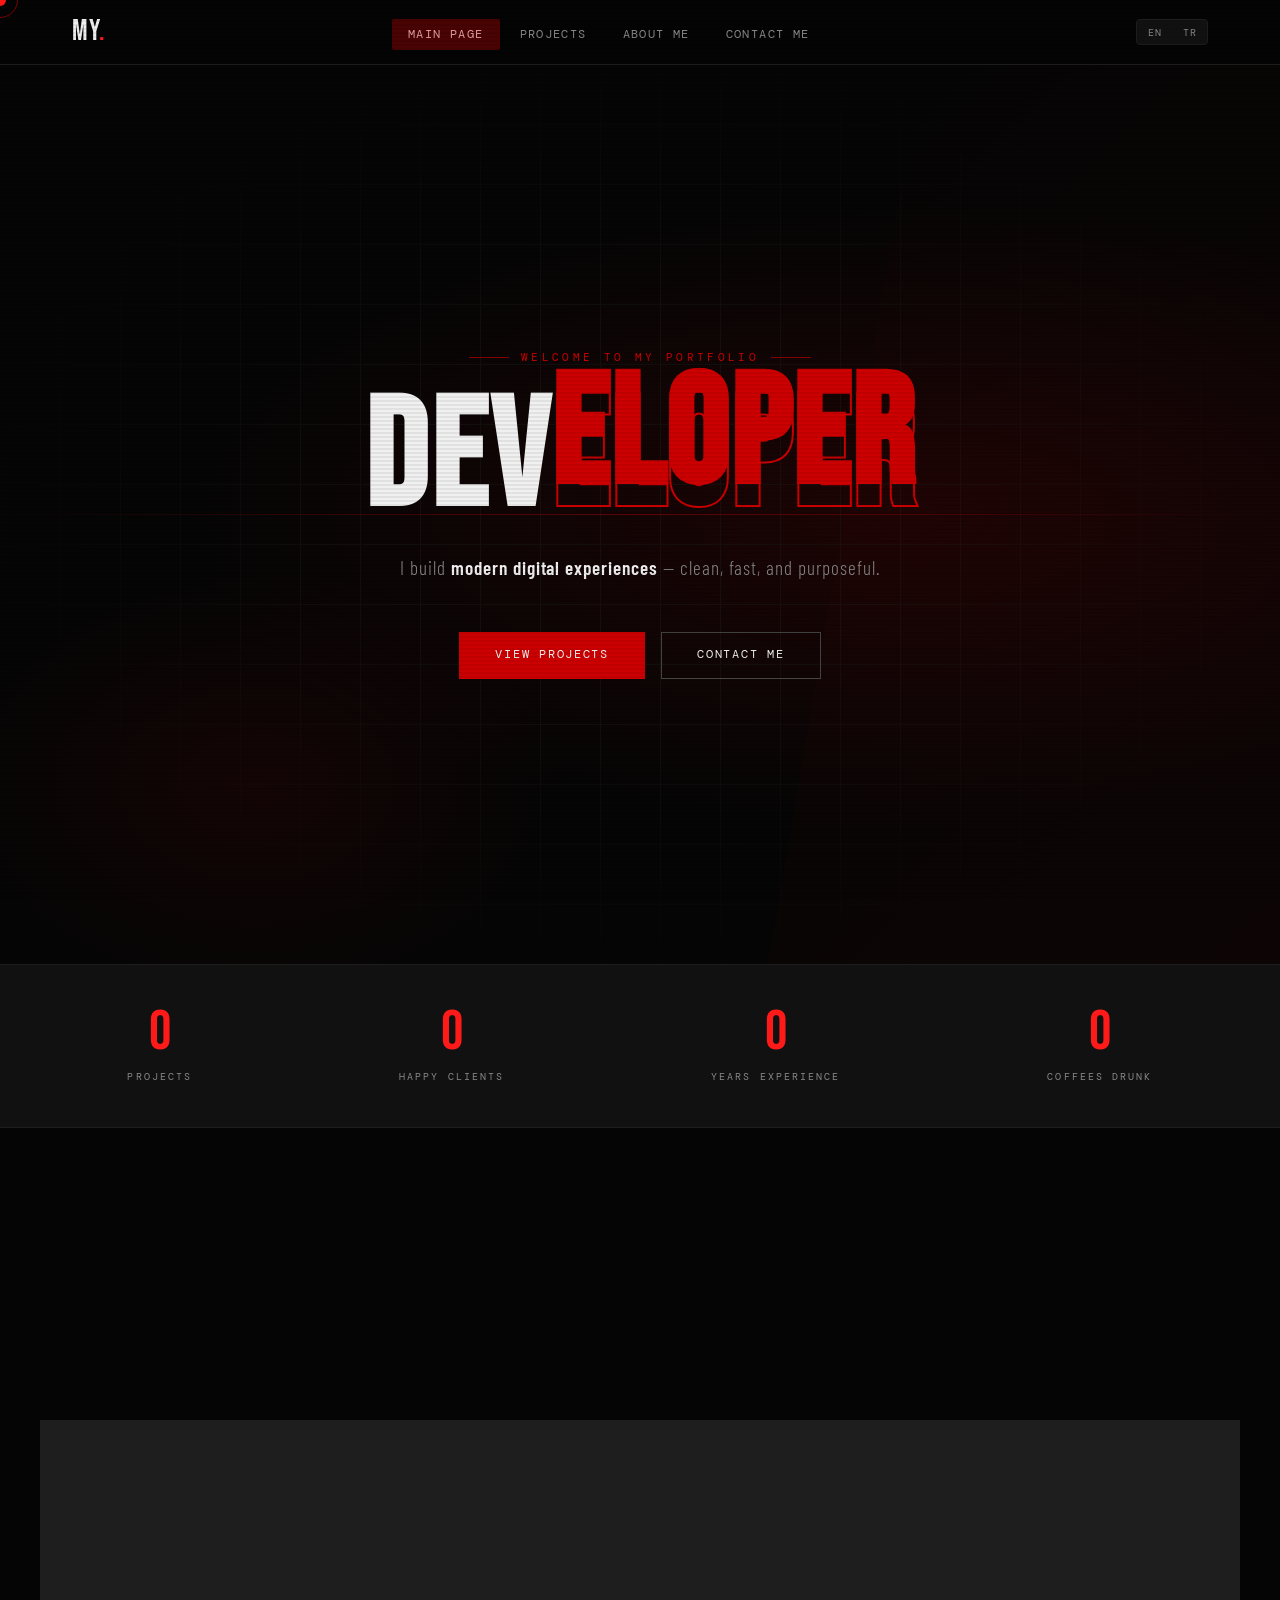
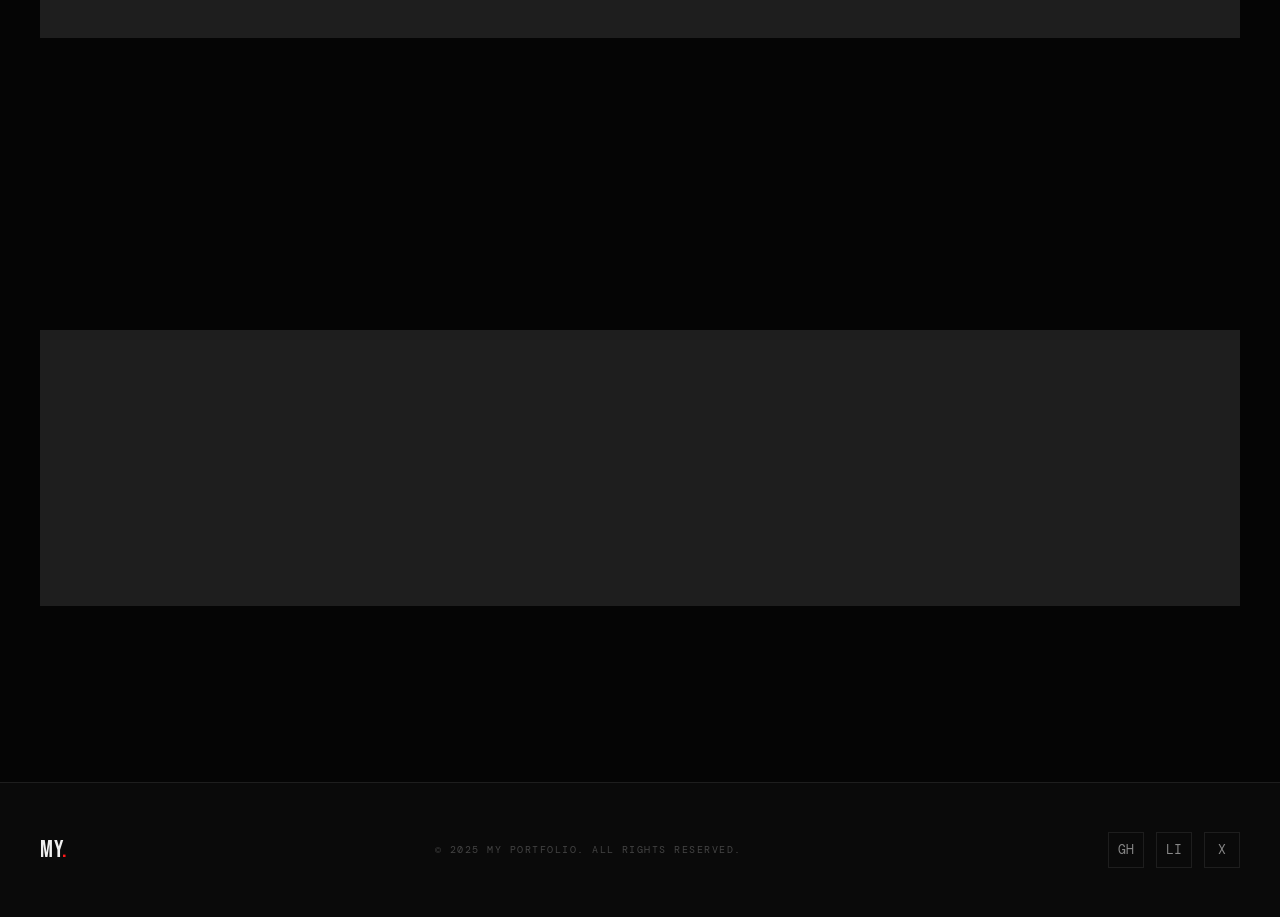
==== index.html @ ef2e0d5b "Update index.html" ====
<!DOCTYPE html>
<html lang="en">
<head>
  <meta charset="UTF-8" />
  <meta name="viewport" content="width=device-width, initial-scale=1.0" />
  <meta name="description" content="Personal portfolio – showcasing my projects, skills, and experience as a full-stack developer." />
  <meta name="keywords" content="portfolio, developer, web development, full-stack, projects, programming" />
  <meta name="author" content="Your Name" />
  <meta property="og:title" content="My Portfolio – Full-Stack Developer" />
  <meta property="og:description" content="Developer & Creative – explore my work and get in touch." />
  <meta property="og:type" content="website" />
  <meta property="og:url" content="https://yourwebsite.com/" />
  <meta name="robots" content="index, follow" />
  <link rel="canonical" href="https://yourwebsite.com/" />
  <title>My Portfolio – Developer & Creative</title>
  <link rel="stylesheet" href="assets/css/style.css" />
</head>
<body>

  <!-- Page Loader -->
  <div id="pageLoader" class="page-loader" aria-hidden="true">
    <span class="loader-text">Loading</span>
    <div class="loader-bar"><div class="loader-bar-fill"></div></div>
  </div>

  <!-- Custom Cursor -->
  <div id="cursor" aria-hidden="true"></div>
  <div id="cursor-ring" aria-hidden="true"></div>

  <!-- ══ HEADER / NAV ══ -->
  <header role="banner">
    <nav class="navbar" aria-label="Main navigation">
      <a href="index.html" class="nav-logo" aria-label="Portfolio home">MY<span>.</span></a>

      <ul class="nav-links" role="list">
        <li><a href="index.html"           class="nav-link active" data-i18n="nav.home">Main Page</a></li>
        <li><a href="pages/projects.html"  class="nav-link"        data-i18n="nav.projects">Projects</a></li>
        <li><a href="pages/about.html"     class="nav-link"        data-i18n="nav.about">About Me</a></li>
        <li><a href="pages/contact.html"   class="nav-link"        data-i18n="nav.contact">Contact Me</a></li>
      </ul>

      <div class="lang-toggle" role="group" aria-label="Language selector">
        <button class="lang-btn" data-lang="en" aria-label="English">EN</button>
        <button class="lang-btn" data-lang="tr" aria-label="Türkçe">TR</button>
      </div>

      <button class="nav-hamburger" id="navHamburger" aria-label="Open menu" aria-expanded="false">
        <span></span><span></span><span></span>
      </button>
    </nav>
  </header>

  <!-- Mobile Nav -->
  <nav id="mobileNav" class="mobile-nav" aria-label="Mobile navigation">
    <a href="index.html"           class="nav-link" data-i18n="nav.home">Main Page</a>
    <a href="pages/projects.html"  class="nav-link" data-i18n="nav.projects">Projects</a>
    <a href="pages/about.html"     class="nav-link" data-i18n="nav.about">About Me</a>
    <a href="pages/contact.html"   class="nav-link" data-i18n="nav.contact">Contact Me</a>
    <div class="lang-toggle">
      <button class="lang-btn" data-lang="en">EN</button>
      <button class="lang-btn" data-lang="tr">TR</button>
    </div>
  </nav>

  <main class="page-content" id="main-content">

    <!-- ══ HERO ══ -->
    <section class="hero" aria-label="Introduction">
      <div class="hero-bg"></div>
      <div class="hero-grid" aria-hidden="true"></div>
      <div class="hero-diagonal" aria-hidden="true"></div>
      <div class="hero-line" aria-hidden="true"></div>

      <div class="hero-content">
        <p class="hero-eyebrow" data-i18n="hero.eyebrow">Welcome to my portfolio</p>

        <h1 class="hero-title glitch" data-text="DEVELOPER">
          DEV<span class="accent" data-text="ELOPER">ELOPER</span>
        </h1>

        <p class="hero-subtitle" data-i18n="hero.sub">
          I build <strong>modern digital experiences</strong> — clean, fast, and purposeful.
        </p>

        <div class="hero-cta">
          <a href="pages/projects.html" class="btn btn-primary" data-i18n="hero.cta1">View Projects</a>
          <a href="pages/contact.html"  class="btn btn-outline"  data-i18n="hero.cta2">Contact Me</a>
        </div>
      </div>
    </section>

    <!-- ══ STATS STRIP ══ -->
    <div class="stats-strip" aria-label="Statistics">
      <div class="stats-inner">
        <div class="stat-item">
          <span class="stat-number" data-count="32">0</span>
          <span class="stat-label" data-i18n="stat.projects">Projects</span>
        </div>
        <div class="stat-item">
          <span class="stat-number" data-count="18">0</span>
          <span class="stat-label" data-i18n="stat.clients">Happy Clients</span>
        </div>
        <div class="stat-item">
          <span class="stat-number" data-count="5">0</span>
          <span class="stat-label" data-i18n="stat.years">Years Experience</span>
        </div>
        <div class="stat-item">
          <span class="stat-number" data-count="1240">0</span>
          <span class="stat-label" data-i18n="stat.coffees">Coffees Drunk</span>
        </div>
      </div>
    </div>

    <!-- ══ SKILLS ══ -->
    <section aria-labelledby="skills-title">
      <div class="section-inner">
        <p class="section-label reveal" data-i18n="label.skills">What I do</p>
        <h2 class="section-title reveal reveal-delay-1" id="skills-title" data-i18n="title.skills">Skills &amp; Services</h2>
        <p class="section-desc reveal reveal-delay-2" data-i18n="desc.skills">
          A curated set of tools and disciplines I've mastered over the years.
        </p>

        <div class="skills-grid">
          <article class="skill-card reveal reveal-delay-1">
            <div class="skill-icon" aria-hidden="true">⚡</div>
            <h3 data-i18n="skill.1.title">Frontend Dev</h3>
            <p data-i18n="skill.1.desc">Building pixel-perfect, performant interfaces with modern frameworks.</p>
          </article>
          <article class="skill-card reveal reveal-delay-2">
            <div class="skill-icon" aria-hidden="true">🛠️</div>
            <h3 data-i18n="skill.2.title">Backend Dev</h3>
            <p data-i18n="skill.2.desc">Scalable APIs, databases and server-side logic.</p>
          </article>
          <article class="skill-card reveal reveal-delay-3">
            <div class="skill-icon" aria-hidden="true">🎨</div>
            <h3 data-i18n="skill.3.title">UI/UX Design</h3>
            <p data-i18n="skill.3.desc">Crafting user experiences that are intuitive and beautiful.</p>
          </article>
          <article class="skill-card reveal reveal-delay-4">
            <div class="skill-icon" aria-hidden="true">🚀</div>
            <h3 data-i18n="skill.4.title">DevOps</h3>
            <p data-i18n="skill.4.desc">Deployment pipelines, containers, CI/CD workflows.</p>
          </article>
        </div>
      </div>
    </section>

    <!-- ══ FEATURED PROJECTS TEASER ══ -->
    <section style="padding-top:0" aria-labelledby="feat-title">
      <div class="section-inner">
        <p class="section-label reveal" data-i18n="label.projects">Selected work</p>
        <h2 class="section-title reveal reveal-delay-1" id="feat-title" data-i18n="title.projects">Projects</h2>
        <p class="section-desc reveal reveal-delay-2" data-i18n="desc.projects">
          A selection of the work I'm most proud of.
        </p>

        <div class="projects-grid">
          <article class="project-card reveal reveal-delay-1">
            <span class="project-num" aria-hidden="true">01</span>
            <span class="project-tag" data-i18n="proj.tag.web">Web App</span>
            <h3 data-i18n="proj.1.title">Project Alpha</h3>
            <p data-i18n="proj.1.desc">A full-stack web application with real-time data sync, dark-mode support, and a custom design system.</p>
            <div class="project-tech">
              <span class="tech-badge">React</span>
              <span class="tech-badge">Node.js</span>
              <span class="tech-badge">PostgreSQL</span>
            </div>
            <span class="project-arrow" aria-hidden="true">↗</span>
          </article>
          <article class="project-card reveal reveal-delay-2">
            <span class="project-num" aria-hidden="true">02</span>
            <span class="project-tag" data-i18n="proj.tag.web">Web App</span>
            <h3 data-i18n="proj.2.title">Project Beta</h3>
            <p data-i18n="proj.2.desc">E-commerce platform with headless CMS integration and custom checkout flow.</p>
            <div class="project-tech">
              <span class="tech-badge">Next.js</span>
              <span class="tech-badge">Sanity</span>
              <span class="tech-badge">Stripe</span>
            </div>
            <span class="project-arrow" aria-hidden="true">↗</span>
          </article>
          <article class="project-card reveal reveal-delay-3">
            <span class="project-num" aria-hidden="true">03</span>
            <span class="project-tag" data-i18n="proj.tag.mobile">Mobile</span>
            <h3 data-i18n="proj.3.title">Project Gamma</h3>
            <p data-i18n="proj.3.desc">Cross-platform mobile application for task management with offline-first architecture.</p>
            <div class="project-tech">
              <span class="tech-badge">React Native</span>
              <span class="tech-badge">SQLite</span>
              <span class="tech-badge">Redux</span>
            </div>
            <span class="project-arrow" aria-hidden="true">↗</span>
          </article>
        </div>

        <div style="margin-top:2rem; text-align:center;">
          <a href="pages/projects.html" class="btn btn-outline reveal" data-i18n="hero.cta1">View Projects</a>
        </div>
      </div>
    </section>

  </main>

  <!-- ══ FOOTER ══ -->
  <footer role="contentinfo">
    <div class="footer-inner">
      <span class="footer-logo">MY<span>.</span></span>
      <p class="footer-copy" data-i18n="footer.copy">© 2025 My Portfolio. All rights reserved.</p>
      <div class="footer-socials" aria-label="Social links">
        <a href="#" class="footer-social" aria-label="GitHub">GH</a>
        <a href="#" class="footer-social" aria-label="LinkedIn">LI</a>
        <a href="#" class="footer-social" aria-label="Twitter/X">X</a>
      </div>
    </div>
  </footer>

  <script src="assets/js/jScript.js"></script>
</body>
</html>
---- assets/css/style.css ----
/* ============================================
   PORTFOLIO - BLACK & RED INDUSTRIAL THEME
   ============================================ */

@import url('https://fonts.googleapis.com/css2?family=Bebas+Neue&family=DM+Mono:ital,wght@0,300;0,400;0,500;1,300&family=Barlow+Condensed:wght@300;400;600;700;900&display=swap');

/* ── CSS Variables ── */
:root {
  --black:      #050505;
  --deep:       #0a0a0a;
  --surface:    #111111;
  --border:     #1e1e1e;
  --red:        #cc0000;
  --red-bright: #ff1a1a;
  --red-dark:   #8b0000;
  --red-glow:   rgba(204, 0, 0, 0.35);
  --white:      #f0f0f0;
  --grey:       #888888;
  --grey-dim:   #444444;
  --font-display: 'Bebas Neue', sans-serif;
  --font-body:    'Barlow Condensed', sans-serif;
  --font-mono:    'DM Mono', monospace;
  --transition:   0.3s cubic-bezier(0.25, 0.46, 0.45, 0.94);
}

/* ── Reset ── */
*, *::before, *::after { box-sizing: border-box; margin: 0; padding: 0; }
html { scroll-behavior: smooth; font-size: 16px; }
body {
  background-color: var(--black);
  color: var(--white);
  font-family: var(--font-body);
  font-weight: 400;
  line-height: 1.6;
  overflow-x: hidden;
  cursor: none;
}
a { color: inherit; text-decoration: none; }
img { max-width: 100%; display: block; }
ul { list-style: none; }

/* ── Custom Cursor ── */
#cursor {
  position: fixed;
  width: 12px; height: 12px;
  background: var(--red-bright);
  border-radius: 50%;
  pointer-events: none;
  z-index: 9999;
  transform: translate(-50%, -50%);
  transition: transform 0.1s, width 0.2s, height 0.2s, background 0.2s;
  mix-blend-mode: difference;
}
#cursor-ring {
  position: fixed;
  width: 36px; height: 36px;
  border: 1px solid var(--red);
  border-radius: 50%;
  pointer-events: none;
  z-index: 9998;
  transform: translate(-50%, -50%);
  transition: transform 0.18s ease-out, width 0.3s, height 0.3s, opacity 0.3s;
  opacity: 0.6;
}
body:hover #cursor { opacity: 1; }

/* ── Scan-line Overlay ── */
body::before {
  content: '';
  position: fixed;
  inset: 0;
  background: repeating-linear-gradient(
    0deg,
    transparent,
    transparent 2px,
    rgba(0,0,0,0.06) 2px,
    rgba(0,0,0,0.06) 4px
  );
  pointer-events: none;
  z-index: 9000;
}

/* ── Noise Grain ── */
body::after {
  content: '';
  position: fixed;
  inset: -200%;
  width: 400%; height: 400%;
  background-image: url("data:image/svg+xml,%3Csvg viewBox='0 0 256 256' xmlns='http://www.w3.org/2000/svg'%3E%3Cfilter id='noise'%3E%3CfeTurbulence type='fractalNoise' baseFrequency='0.9' numOctaves='4' stitchTiles='stitch'/%3E%3C/filter%3E%3Crect width='100%25' height='100%25' filter='url(%23noise)' opacity='0.04'/%3E%3C/svg%3E");
  opacity: 0.025;
  pointer-events: none;
  z-index: 8999;
  animation: grain 0.5s steps(1) infinite;
}
@keyframes grain {
  0%   { transform: translate(0,0); }
  20%  { transform: translate(-3%, -5%); }
  40%  { transform: translate(5%, 3%); }
  60%  { transform: translate(-4%, 6%); }
  80%  { transform: translate(3%, -2%); }
  100% { transform: translate(0,0); }
}

/* ── Page Load Animation ── */
.page-loader {
  position: fixed; inset: 0;
  background: var(--black);
  z-index: 10000;
  display: flex; align-items: center; justify-content: center;
  flex-direction: column;
  animation: loaderOut 0.5s 1.4s ease-in forwards;
}
.loader-bar {
  width: 200px; height: 2px;
  background: var(--border);
  margin-top: 16px;
  overflow: hidden;
}
.loader-bar-fill {
  height: 100%;
  background: linear-gradient(90deg, var(--red-dark), var(--red-bright));
  animation: loadFill 1.3s ease-out forwards;
}
.loader-text {
  font-family: var(--font-mono);
  font-size: 0.65rem;
  letter-spacing: 0.2em;
  color: var(--red);
  text-transform: uppercase;
}
@keyframes loadFill { from { width: 0; } to { width: 100%; } }
@keyframes loaderOut { to { opacity: 0; visibility: hidden; } }

/* ── Navigation ── */
header {
  position: fixed;
  top: 0; left: 0; right: 0;
  z-index: 1000;
  background: rgba(5,5,5,0.85);
  backdrop-filter: blur(12px);
  -webkit-backdrop-filter: blur(12px);
  border-bottom: 1px solid var(--border);
  animation: slideDown 0.6s 1.5s ease-out both;
}
@keyframes slideDown { from { transform: translateY(-100%); opacity: 0; } to { transform: none; opacity: 1; } }

nav.navbar {
  max-width: 1200px;
  margin: 0 auto;
  padding: 0 2rem;
  height: 64px;
  display: flex;
  align-items: center;
  justify-content: space-between;
}

.nav-logo {
  font-family: var(--font-display);
  font-size: 1.8rem;
  letter-spacing: 0.05em;
  color: var(--white);
  position: relative;
}
.nav-logo span { color: var(--red-bright); }
.nav-logo::after {
  content: '';
  position: absolute;
  bottom: -2px; left: 0;
  width: 0; height: 2px;
  background: var(--red-bright);
  transition: width var(--transition);
}
.nav-logo:hover::after { width: 100%; }

.nav-links {
  display: flex;
  align-items: center;
  gap: 0.25rem;
}
.nav-links a {
  font-family: var(--font-mono);
  font-size: 0.72rem;
  letter-spacing: 0.12em;
  text-transform: uppercase;
  color: var(--grey);
  padding: 0.5rem 1rem;
  position: relative;
  transition: color var(--transition);
}
.nav-links a::before {
  content: '';
  position: absolute;
  inset: 0;
  background: var(--red-glow);
  transform: scaleX(0);
  transform-origin: left;
  transition: transform var(--transition);
  border-radius: 2px;
}
.nav-links a:hover,
.nav-links a.active { color: var(--white); }
.nav-links a:hover::before,
.nav-links a.active::before { transform: scaleX(1); }

/* Lang toggle */
.lang-toggle {
  display: flex;
  align-items: center;
  gap: 0;
  background: var(--surface);
  border: 1px solid var(--border);
  border-radius: 4px;
  overflow: hidden;
  margin-left: 1.5rem;
}
.lang-toggle button {
  font-family: var(--font-mono);
  font-size: 0.65rem;
  letter-spacing: 0.1em;
  padding: 0.35rem 0.65rem;
  background: none;
  border: none;
  color: var(--grey);
  cursor: pointer;
  transition: background var(--transition), color var(--transition);
}
.lang-toggle button.active {
  background: var(--red);
  color: var(--white);
}
.lang-toggle button:hover:not(.active) {
  background: var(--border);
  color: var(--white);
}

/* Hamburger */
.nav-hamburger {
  display: none;
  flex-direction: column;
  gap: 5px;
  cursor: pointer;
  padding: 4px;
  background: none;
  border: none;
}
.nav-hamburger span {
  display: block;
  width: 24px; height: 2px;
  background: var(--white);
  transition: all 0.3s;
}
.nav-hamburger.open span:nth-child(1) { transform: translateY(7px) rotate(45deg); }
.nav-hamburger.open span:nth-child(2) { opacity: 0; }
.nav-hamburger.open span:nth-child(3) { transform: translateY(-7px) rotate(-45deg); }

/* Mobile nav */
.mobile-nav {
  display: none;
  position: fixed;
  top: 64px; left: 0; right: 0;
  background: rgba(5,5,5,0.97);
  backdrop-filter: blur(12px);
  padding: 2rem;
  border-bottom: 1px solid var(--border);
  z-index: 999;
  flex-direction: column;
  gap: 0.5rem;
}
.mobile-nav a {
  font-family: var(--font-mono);
  font-size: 0.9rem;
  letter-spacing: 0.1em;
  text-transform: uppercase;
  color: var(--grey);
  padding: 0.75rem 0;
  border-bottom: 1px solid var(--border);
  transition: color var(--transition);
}
.mobile-nav a:hover { color: var(--red-bright); }
.mobile-nav .lang-toggle { margin: 1rem 0 0; }
.mobile-nav.open { display: flex; }

/* ── Page Wrapper ── */
.page-content { padding-top: 64px; }

/* ── Hero Section ── */
.hero {
  min-height: 100vh;
  display: flex;
  align-items: center;
  justify-content: center;
  position: relative;
  overflow: hidden;
  padding: 2rem;
}

.hero-bg {
  position: absolute; inset: 0;
  background:
    radial-gradient(ellipse 80% 50% at 70% 50%, rgba(139,0,0,0.18) 0%, transparent 70%),
    radial-gradient(ellipse 40% 40% at 20% 80%, rgba(204,0,0,0.08) 0%, transparent 60%),
    var(--black);
}
.hero-grid {
  position: absolute; inset: 0;
  background-image:
    linear-gradient(var(--border) 1px, transparent 1px),
    linear-gradient(90deg, var(--border) 1px, transparent 1px);
  background-size: 60px 60px;
  mask-image: radial-gradient(ellipse at center, black 30%, transparent 75%);
  opacity: 0.4;
}
.hero-diagonal {
  position: absolute;
  top: 0; right: 0;
  width: 40%; height: 100%;
  background: linear-gradient(135deg, transparent 0%, rgba(204,0,0,0.04) 100%);
  clip-path: polygon(30% 0, 100% 0, 100% 100%, 0% 100%);
}
.hero-line {
  position: absolute;
  left: 0; right: 0;
  height: 1px;
  background: linear-gradient(90deg, transparent, var(--red), transparent);
  opacity: 0.4;
  animation: scanLine 4s ease-in-out infinite;
}
@keyframes scanLine {
  0%, 100% { top: 0%; opacity: 0; }
  10% { opacity: 0.4; }
  90% { opacity: 0.4; }
  100% { top: 100%; opacity: 0; }
}

.hero-content {
  position: relative;
  z-index: 2;
  max-width: 900px;
  text-align: center;
}
.hero-eyebrow {
  font-family: var(--font-mono);
  font-size: 0.7rem;
  letter-spacing: 0.3em;
  text-transform: uppercase;
  color: var(--red);
  margin-bottom: 1.5rem;
  animation: fadeUp 0.6s 1.8s ease-out both;
  display: flex; align-items: center; justify-content: center; gap: 0.75rem;
}
.hero-eyebrow::before, .hero-eyebrow::after {
  content: '';
  display: inline-block;
  width: 40px; height: 1px;
  background: var(--red-dark);
}
.hero-title {
  font-family: var(--font-display);
  font-size: clamp(4rem, 12vw, 10rem);
  line-height: 0.9;
  letter-spacing: 0.02em;
  color: var(--white);
  animation: fadeUp 0.7s 1.9s ease-out both;
}
.hero-title .accent {
  color: transparent;
  -webkit-text-stroke: 2px var(--red);
  text-stroke: 2px var(--red);
  position: relative;
}
.hero-title .accent::after {
  content: attr(data-text);
  position: absolute;
  left: 0; top: 0;
  color: var(--red);
  clip-path: inset(0 100% 0 0);
  animation: revealText 1.2s 2.2s ease-out forwards;
}
@keyframes revealText { to { clip-path: inset(0 0% 0 0); } }

.hero-subtitle {
  font-size: 1.2rem;
  font-weight: 300;
  color: var(--grey);
  margin-top: 1.5rem;
  letter-spacing: 0.05em;
  animation: fadeUp 0.7s 2.1s ease-out both;
}
.hero-subtitle strong { color: var(--white); font-weight: 600; }

.hero-cta {
  display: flex;
  gap: 1rem;
  justify-content: center;
  margin-top: 3rem;
  flex-wrap: wrap;
  animation: fadeUp 0.7s 2.3s ease-out both;
}

@keyframes fadeUp {
  from { opacity: 0; transform: translateY(24px); }
  to   { opacity: 1; transform: translateY(0); }
}

/* ── Buttons ── */
.btn {
  font-family: var(--font-mono);
  font-size: 0.72rem;
  letter-spacing: 0.15em;
  text-transform: uppercase;
  padding: 0.85rem 2.2rem;
  border: 1px solid transparent;
  cursor: pointer;
  position: relative;
  overflow: hidden;
  transition: all var(--transition);
  display: inline-flex; align-items: center; gap: 0.5rem;
}
.btn::before {
  content: '';
  position: absolute;
  inset: 0;
  transform: translateX(-101%);
  transition: transform var(--transition);
}
.btn:hover::before { transform: translateX(0); }

.btn-primary {
  background: var(--red);
  color: var(--white);
  border-color: var(--red);
}
.btn-primary::before { background: var(--red-bright); }
.btn-primary:hover { box-shadow: 0 0 30px var(--red-glow); }

.btn-outline {
  background: transparent;
  color: var(--white);
  border-color: var(--grey-dim);
}
.btn-outline::before { background: var(--surface); }
.btn-outline:hover { border-color: var(--red); }

/* ── Sections ── */
section { padding: 6rem 2rem; }
.section-inner { max-width: 1200px; margin: 0 auto; }

.section-label {
  font-family: var(--font-mono);
  font-size: 0.65rem;
  letter-spacing: 0.3em;
  text-transform: uppercase;
  color: var(--red);
  display: flex; align-items: center; gap: 0.75rem;
  margin-bottom: 0.75rem;
}
.section-label::after {
  content: '';
  flex: 1;
  max-width: 60px;
  height: 1px;
  background: var(--red-dark);
}
.section-title {
  font-family: var(--font-display);
  font-size: clamp(2.5rem, 6vw, 5rem);
  line-height: 1;
  letter-spacing: 0.02em;
  margin-bottom: 1rem;
}
.section-desc {
  font-size: 1.05rem;
  color: var(--grey);
  font-weight: 300;
  max-width: 600px;
  margin-bottom: 3rem;
  letter-spacing: 0.02em;
}

/* ── Skills Grid (Home) ── */
.skills-grid {
  display: grid;
  grid-template-columns: repeat(auto-fill, minmax(260px, 1fr));
  gap: 1px;
  background: var(--border);
  border: 1px solid var(--border);
  margin-top: 3rem;
}
.skill-card {
  background: var(--deep);
  padding: 2rem;
  position: relative;
  overflow: hidden;
  transition: background var(--transition);
}
.skill-card::before {
  content: '';
  position: absolute;
  top: 0; left: 0;
  width: 3px; height: 0;
  background: var(--red);
  transition: height 0.4s ease;
}
.skill-card:hover { background: var(--surface); }
.skill-card:hover::before { height: 100%; }
.skill-card h3 {
  font-family: var(--font-display);
  font-size: 1.4rem;
  letter-spacing: 0.05em;
  margin-bottom: 0.5rem;
  color: var(--white);
}
.skill-card p {
  font-size: 0.9rem;
  color: var(--grey);
  font-weight: 300;
  letter-spacing: 0.02em;
}
.skill-icon {
  font-size: 1.8rem;
  margin-bottom: 1rem;
  filter: grayscale(1);
  transition: filter var(--transition);
}
.skill-card:hover .skill-icon { filter: none; }

/* ── Stats Bar (Home) ── */
.stats-strip {
  background: var(--surface);
  border-top: 1px solid var(--border);
  border-bottom: 1px solid var(--border);
  padding: 2.5rem 2rem;
}
.stats-inner {
  max-width: 1200px;
  margin: 0 auto;
  display: flex;
  justify-content: space-around;
  flex-wrap: wrap;
  gap: 2rem;
}
.stat-item { text-align: center; }
.stat-number {
  font-family: var(--font-display);
  font-size: 3.5rem;
  color: var(--red-bright);
  line-height: 1;
  display: block;
}
.stat-label {
  font-family: var(--font-mono);
  font-size: 0.65rem;
  letter-spacing: 0.2em;
  text-transform: uppercase;
  color: var(--grey);
  margin-top: 0.3rem;
}

/* ── Projects Grid ── */
.projects-grid {
  display: grid;
  grid-template-columns: repeat(auto-fill, minmax(340px, 1fr));
  gap: 1px;
  background: var(--border);
  border: 1px solid var(--border);
}
.project-card {
  background: var(--deep);
  padding: 2.5rem;
  position: relative;
  overflow: hidden;
  transition: background var(--transition);
  cursor: pointer;
}
.project-card::after {
  content: '';
  position: absolute;
  bottom: 0; left: 0; right: 0;
  height: 3px;
  background: linear-gradient(90deg, var(--red-dark), var(--red-bright));
  transform: scaleX(0);
  transform-origin: left;
  transition: transform 0.4s ease;
}
.project-card:hover { background: var(--surface); }
.project-card:hover::after { transform: scaleX(1); }
.project-tag {
  font-family: var(--font-mono);
  font-size: 0.6rem;
  letter-spacing: 0.2em;
  text-transform: uppercase;
  color: var(--red);
  background: rgba(204,0,0,0.1);
  border: 1px solid rgba(204,0,0,0.3);
  padding: 0.2rem 0.6rem;
  display: inline-block;
  margin-bottom: 1rem;
}
.project-num {
  font-family: var(--font-display);
  font-size: 4rem;
  color: var(--border);
  line-height: 1;
  position: absolute;
  top: 1rem; right: 1.5rem;
  transition: color var(--transition);
}
.project-card:hover .project-num { color: rgba(204,0,0,0.15); }
.project-card h3 {
  font-family: var(--font-display);
  font-size: 1.7rem;
  letter-spacing: 0.03em;
  margin-bottom: 0.75rem;
}
.project-card p {
  font-size: 0.9rem;
  color: var(--grey);
  font-weight: 300;
  letter-spacing: 0.02em;
  line-height: 1.7;
}
.project-tech {
  display: flex; flex-wrap: wrap; gap: 0.4rem;
  margin-top: 1.5rem;
}
.tech-badge {
  font-family: var(--font-mono);
  font-size: 0.6rem;
  letter-spacing: 0.1em;
  color: var(--grey-dim);
  border: 1px solid var(--border);
  padding: 0.15rem 0.5rem;
  transition: border-color var(--transition), color var(--transition);
}
.project-card:hover .tech-badge { border-color: var(--grey-dim); color: var(--grey); }
.project-arrow {
  position: absolute;
  bottom: 2rem; right: 2rem;
  font-size: 1.2rem;
  color: var(--grey-dim);
  transition: transform var(--transition), color var(--transition);
}
.project-card:hover .project-arrow { transform: translate(4px, -4px); color: var(--red-bright); }

/* ── About Page ── */
.about-split {
  display: grid;
  grid-template-columns: 1fr 1fr;
  gap: 4rem;
  align-items: center;
}
.about-photo {
  position: relative;
  aspect-ratio: 3/4;
  max-width: 400px;
}
.about-photo-frame {
  position: absolute; inset: 0;
  background: var(--surface);
  border: 1px solid var(--border);
  overflow: hidden;
}
.about-photo-frame img { width: 100%; height: 100%; object-fit: cover; }
.about-photo-placeholder {
  width: 100%; height: 100%;
  background: linear-gradient(135deg, var(--surface) 0%, rgba(139,0,0,0.1) 100%);
  display: flex; align-items: center; justify-content: center;
  font-family: var(--font-mono);
  font-size: 0.7rem;
  letter-spacing: 0.2em;
  color: var(--grey-dim);
  text-transform: uppercase;
}
.about-photo::before {
  content: '';
  position: absolute;
  top: 12px; left: 12px; right: -12px; bottom: -12px;
  border: 1px solid var(--red-dark);
  z-index: -1;
}
.about-photo-label {
  position: absolute;
  bottom: -1.5rem; left: 0;
  font-family: var(--font-mono);
  font-size: 0.6rem;
  letter-spacing: 0.2em;
  color: var(--red);
  text-transform: uppercase;
}
.about-body p {
  font-size: 1rem;
  color: var(--grey);
  font-weight: 300;
  letter-spacing: 0.02em;
  line-height: 1.8;
  margin-bottom: 1rem;
}
.about-body p strong { color: var(--white); font-weight: 600; }

.timeline {
  margin-top: 4rem;
  position: relative;
}
.timeline::before {
  content: '';
  position: absolute;
  left: 0; top: 0; bottom: 0;
  width: 1px;
  background: linear-gradient(to bottom, var(--red), transparent);
}
.timeline-item {
  padding-left: 2.5rem;
  margin-bottom: 2.5rem;
  position: relative;
}
.timeline-item::before {
  content: '';
  position: absolute;
  left: -4px; top: 6px;
  width: 9px; height: 9px;
  background: var(--red);
  border-radius: 50%;
  box-shadow: 0 0 10px var(--red-glow);
}
.timeline-year {
  font-family: var(--font-mono);
  font-size: 0.65rem;
  letter-spacing: 0.2em;
  color: var(--red);
  text-transform: uppercase;
  margin-bottom: 0.25rem;
}
.timeline-title {
  font-family: var(--font-display);
  font-size: 1.4rem;
  letter-spacing: 0.05em;
  margin-bottom: 0.25rem;
}
.timeline-desc {
  font-size: 0.9rem;
  color: var(--grey);
  font-weight: 300;
  letter-spacing: 0.02em;
}

/* ── Contact Page ── */
.contact-grid {
  display: grid;
  grid-template-columns: 1fr 1.4fr;
  gap: 4rem;
  align-items: start;
}
.contact-info h3 {
  font-family: var(--font-display);
  font-size: 1.6rem;
  margin-bottom: 1rem;
}
.contact-info p {
  font-size: 0.95rem;
  color: var(--grey);
  font-weight: 300;
  line-height: 1.8;
  margin-bottom: 2rem;
}
.contact-links { display: flex; flex-direction: column; gap: 1rem; }
.contact-link {
  display: flex; align-items: center; gap: 1rem;
  font-family: var(--font-mono);
  font-size: 0.75rem;
  letter-spacing: 0.1em;
  color: var(--grey);
  padding: 1rem 1.25rem;
  border: 1px solid var(--border);
  transition: all var(--transition);
  position: relative; overflow: hidden;
}
.contact-link::before {
  content: '';
  position: absolute; inset: 0;
  background: rgba(204,0,0,0.06);
  transform: translateX(-100%);
  transition: transform var(--transition);
}
.contact-link:hover::before { transform: translateX(0); }
.contact-link:hover { border-color: var(--red-dark); color: var(--white); }
.contact-link-icon { font-size: 1rem; width: 20px; text-align: center; }

/* Contact Form */
.contact-form { display: flex; flex-direction: column; gap: 1.25rem; }
.form-group { position: relative; }
.form-group label {
  display: block;
  font-family: var(--font-mono);
  font-size: 0.62rem;
  letter-spacing: 0.2em;
  text-transform: uppercase;
  color: var(--grey);
  margin-bottom: 0.5rem;
}
.form-group input,
.form-group textarea {
  width: 100%;
  background: var(--deep);
  border: 1px solid var(--border);
  color: var(--white);
  font-family: var(--font-body);
  font-size: 0.95rem;
  font-weight: 300;
  letter-spacing: 0.02em;
  padding: 0.85rem 1rem;
  transition: border-color var(--transition), box-shadow var(--transition);
  outline: none;
  resize: none;
  cursor: none;
}
.form-group input:focus,
.form-group textarea:focus {
  border-color: var(--red);
  box-shadow: 0 0 0 3px rgba(204,0,0,0.1);
}
.form-group textarea { min-height: 140px; }
.form-msg {
  font-family: var(--font-mono);
  font-size: 0.7rem;
  letter-spacing: 0.1em;
  padding: 0.75rem 1rem;
  display: none;
}
.form-msg.success { color: #4caf50; border: 1px solid rgba(76,175,80,0.3); background: rgba(76,175,80,0.05); }
.form-msg.error   { color: var(--red-bright); border: 1px solid rgba(204,0,0,0.3); background: rgba(204,0,0,0.05); }
.form-msg.visible { display: block; }

/* ── Footer ── */
footer {
  background: var(--deep);
  border-top: 1px solid var(--border);
  padding: 3rem 2rem;
}
.footer-inner {
  max-width: 1200px;
  margin: 0 auto;
  display: flex;
  justify-content: space-between;
  align-items: center;
  flex-wrap: wrap;
  gap: 1.5rem;
}
.footer-logo {
  font-family: var(--font-display);
  font-size: 1.5rem;
  letter-spacing: 0.05em;
}
.footer-logo span { color: var(--red-bright); }
.footer-copy {
  font-family: var(--font-mono);
  font-size: 0.62rem;
  letter-spacing: 0.15em;
  color: var(--grey-dim);
  text-transform: uppercase;
}
.footer-socials { display: flex; gap: 0.75rem; }
.footer-social {
  width: 36px; height: 36px;
  display: flex; align-items: center; justify-content: center;
  border: 1px solid var(--border);
  font-size: 0.8rem;
  color: var(--grey);
  transition: all var(--transition);
  font-family: var(--font-mono);
  letter-spacing: 0;
}
.footer-social:hover { border-color: var(--red); color: var(--red-bright); box-shadow: 0 0 15px var(--red-glow); }

/* ── Reveal animations ── */
.reveal {
  opacity: 0;
  transform: translateY(30px);
  transition: opacity 0.7s ease, transform 0.7s ease;
}
.reveal.visible {
  opacity: 1;
  transform: translateY(0);
}
.reveal-delay-1 { transition-delay: 0.1s; }
.reveal-delay-2 { transition-delay: 0.2s; }
.reveal-delay-3 { transition-delay: 0.3s; }
.reveal-delay-4 { transition-delay: 0.4s; }

/* ── Glitch text effect ── */
.glitch {
  position: relative;
}
.glitch::before, .glitch::after {
  content: attr(data-text);
  position: absolute;
  top: 0; left: 0;
  opacity: 0;
}
.glitch:hover::before {
  opacity: 0.7;
  color: var(--red-bright);
  clip-path: polygon(0 30%, 100% 30%, 100% 50%, 0 50%);
  transform: translateX(-3px);
  animation: glitch1 0.3s infinite;
}
.glitch:hover::after {
  opacity: 0.5;
  color: #00ffff;
  clip-path: polygon(0 60%, 100% 60%, 100% 75%, 0 75%);
  transform: translateX(3px);
  animation: glitch2 0.3s infinite;
}
@keyframes glitch1 {
  0%, 100% { transform: translateX(-3px); }
  50% { transform: translateX(3px); }
}
@keyframes glitch2 {
  0%, 100% { transform: translateX(3px); }
  50% { transform: translateX(-3px); }
}

/* ── Red glow pulse ── */
.pulse-red {
  animation: pulseRed 2s ease-in-out infinite;
}
@keyframes pulseRed {
  0%, 100% { box-shadow: 0 0 0 0 rgba(204,0,0,0.4); }
  50% { box-shadow: 0 0 0 8px rgba(204,0,0,0); }
}

/* ── Active nav highlight ── */
.nav-links a.active {
  color: var(--white);
}

/* ── Responsive ── */
@media (max-width: 900px) {
  .nav-links { display: none; }
  .nav-hamburger { display: flex; }
  .about-split, .contact-grid { grid-template-columns: 1fr; }
  .about-photo { max-width: 280px; }
  .projects-grid { grid-template-columns: 1fr; }
}
@media (max-width: 600px) {
  section { padding: 4rem 1.25rem; }
  .hero { padding: 1.25rem; }
  .stats-inner { gap: 1rem; }
  .stat-number { font-size: 2.5rem; }
}

/* ── Scrollbar ── */
::-webkit-scrollbar { width: 5px; }
::-webkit-scrollbar-track { background: var(--black); }
::-webkit-scrollbar-thumb { background: var(--red-dark); border-radius: 0; }
::-webkit-scrollbar-thumb:hover { background: var(--red); }

/* ── Selection ── */
::selection { background: rgba(204,0,0,0.4); color: var(--white); }
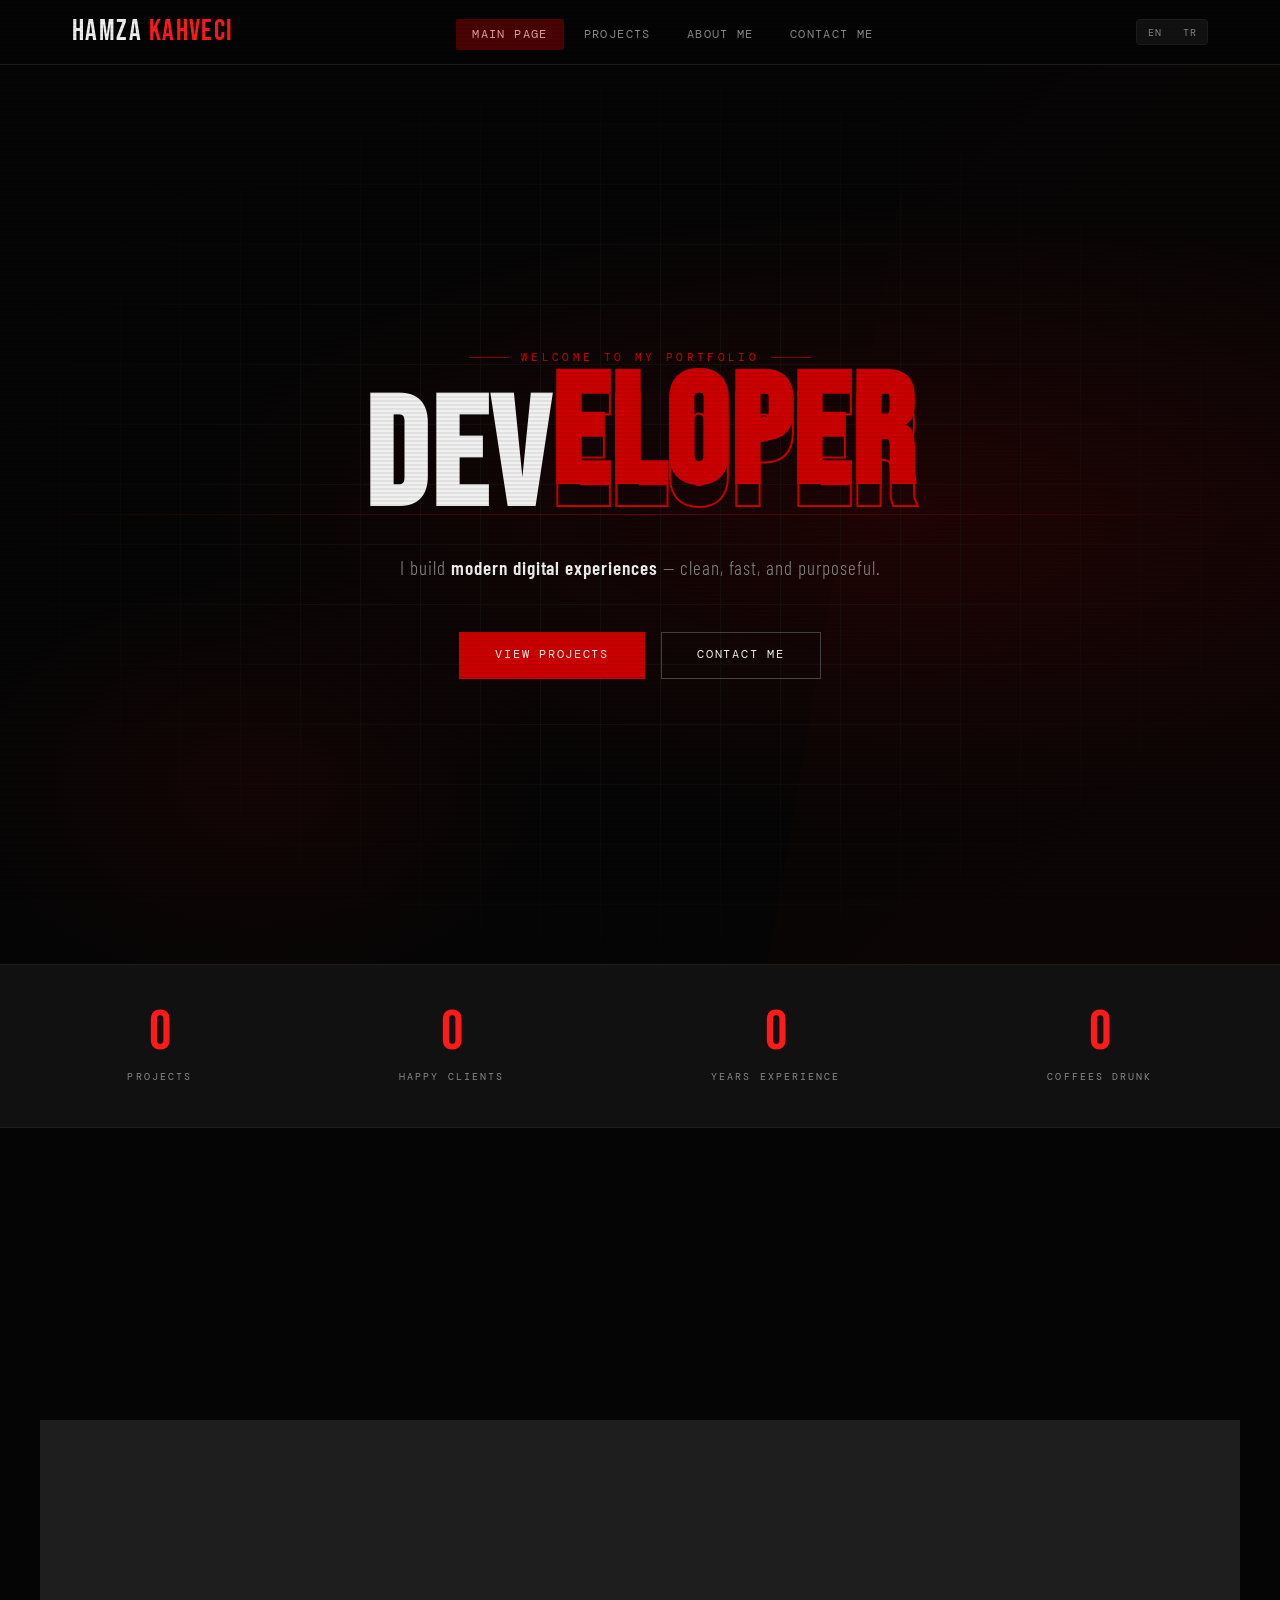
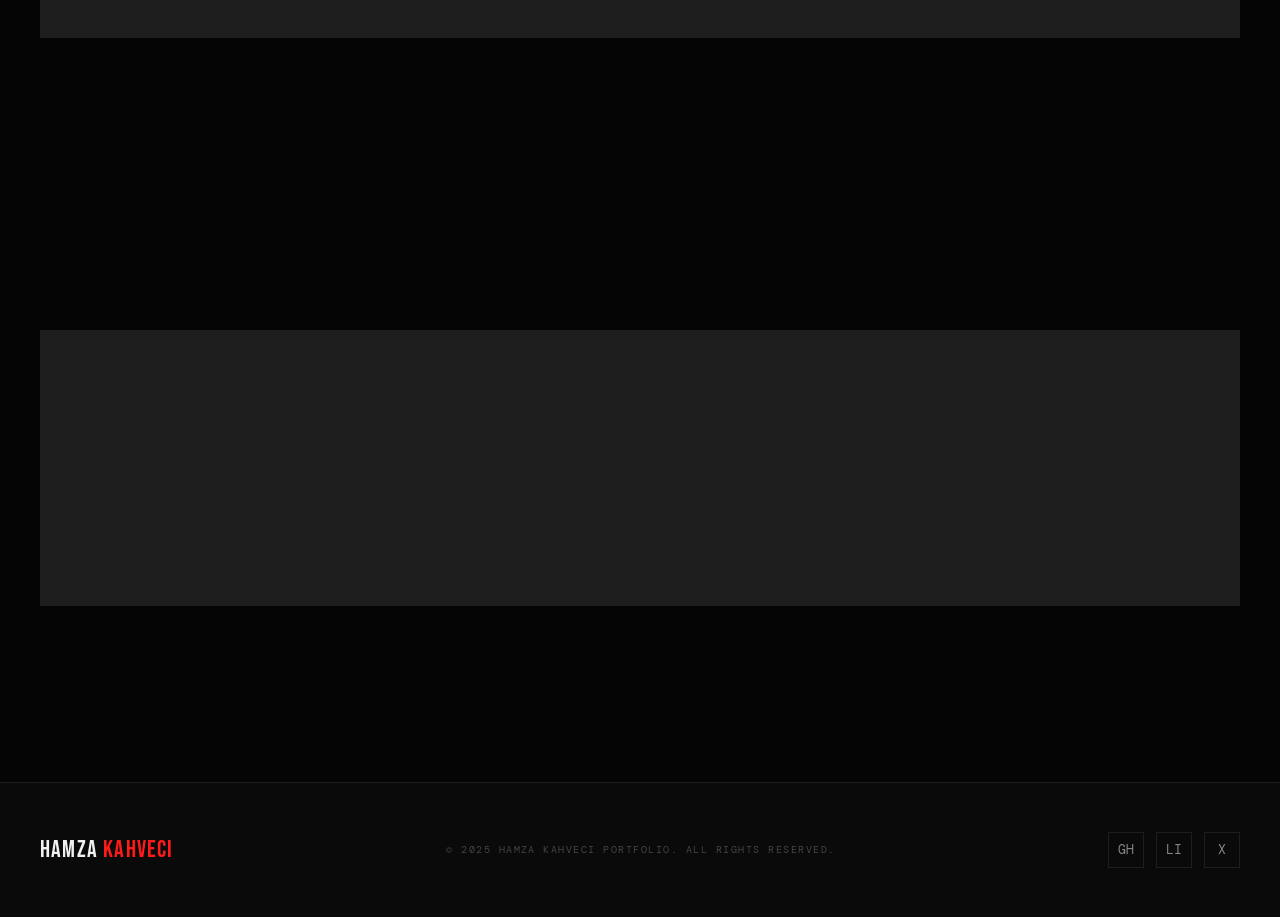
==== commit 6f7c366b: "Fix script source path in index.html" ====
--- a/index.html
+++ b/index.html
@@ -6,13 +6,13 @@
   <meta name="description" content="Personal portfolio – showcasing my projects, skills, and experience as a full-stack developer." />
   <meta name="keywords" content="portfolio, developer, web development, full-stack, projects, programming" />
   <meta name="author" content="Your Name" />
-  <meta property="og:title" content="My Portfolio – Full-Stack Developer" />
+  <meta property="og:title" content="Hamza Kahveci Portfolio – Full-Stack Developer" />
   <meta property="og:description" content="Developer & Creative – explore my work and get in touch." />
   <meta property="og:type" content="website" />
   <meta property="og:url" content="https://yourwebsite.com/" />
   <meta name="robots" content="index, follow" />
   <link rel="canonical" href="https://yourwebsite.com/" />
-  <title>My Portfolio – Developer & Creative</title>
+  <title>Hamza Kahveci Portfolio – Developer & Creative</title>
   <link rel="stylesheet" href="assets/css/style.css" />
 </head>
 <body>
@@ -30,7 +30,7 @@
   <!-- ══ HEADER / NAV ══ -->
   <header role="banner">
     <nav class="navbar" aria-label="Main navigation">
-      <a href="index.html" class="nav-logo" aria-label="Portfolio home">MY<span>.</span></a>
+      <a href="index.html" class="nav-logo" aria-label="Portfolio home">Hamza <span>Kahveci</span></a>
 
       <ul class="nav-links" role="list">
         <li><a href="index.html"           class="nav-link active" data-i18n="nav.home">Main Page</a></li>
@@ -204,8 +204,8 @@
   <!-- ══ FOOTER ══ -->
   <footer role="contentinfo">
     <div class="footer-inner">
-      <span class="footer-logo">MY<span>.</span></span>
-      <p class="footer-copy" data-i18n="footer.copy">© 2025 My Portfolio. All rights reserved.</p>
+      <span class="footer-logo">Hamza <span>Kahveci</span></span>
+      <p class="footer-copy" data-i18n="footer.copy">© 2025 Hamza Kahveci Portfolio. All rights reserved.</p>
       <div class="footer-socials" aria-label="Social links">
         <a href="#" class="footer-social" aria-label="GitHub">GH</a>
         <a href="#" class="footer-social" aria-label="LinkedIn">LI</a>
@@ -214,6 +214,6 @@
     </div>
   </footer>
 
-  <script src="assets/js/jScript.js"></script>
+  <script src="..assets/js/jScript.js"></script>
 </body>
 </html>
--- a/assets/css/style.css
+++ b/assets/css/style.css
@@ -48,8 +48,9 @@
   pointer-events: none;
   z-index: 9999;
   transform: translate(-50%, -50%);
-  transition: transform 0.1s, width 0.2s, height 0.2s, background 0.2s;
-  mix-blend-mode: difference;
+  transition: width 0.2s ease, height 0.2s ease, opacity 0.3s ease;
+  opacity: 0; /* JS reveals on first mousemove */
+  box-shadow: 0 0 8px var(--red-glow);
 }
 #cursor-ring {
   position: fixed;
@@ -59,10 +60,9 @@
   pointer-events: none;
   z-index: 9998;
   transform: translate(-50%, -50%);
-  transition: transform 0.18s ease-out, width 0.3s, height 0.3s, opacity 0.3s;
-  opacity: 0.6;
-}
-body:hover #cursor { opacity: 1; }
+  transition: width 0.25s ease, height 0.25s ease, opacity 0.3s ease, border-color 0.2s ease;
+  opacity: 0; /* JS reveals on first mousemove */
+}
 
 /* ── Scan-line Overlay ── */
 body::before {
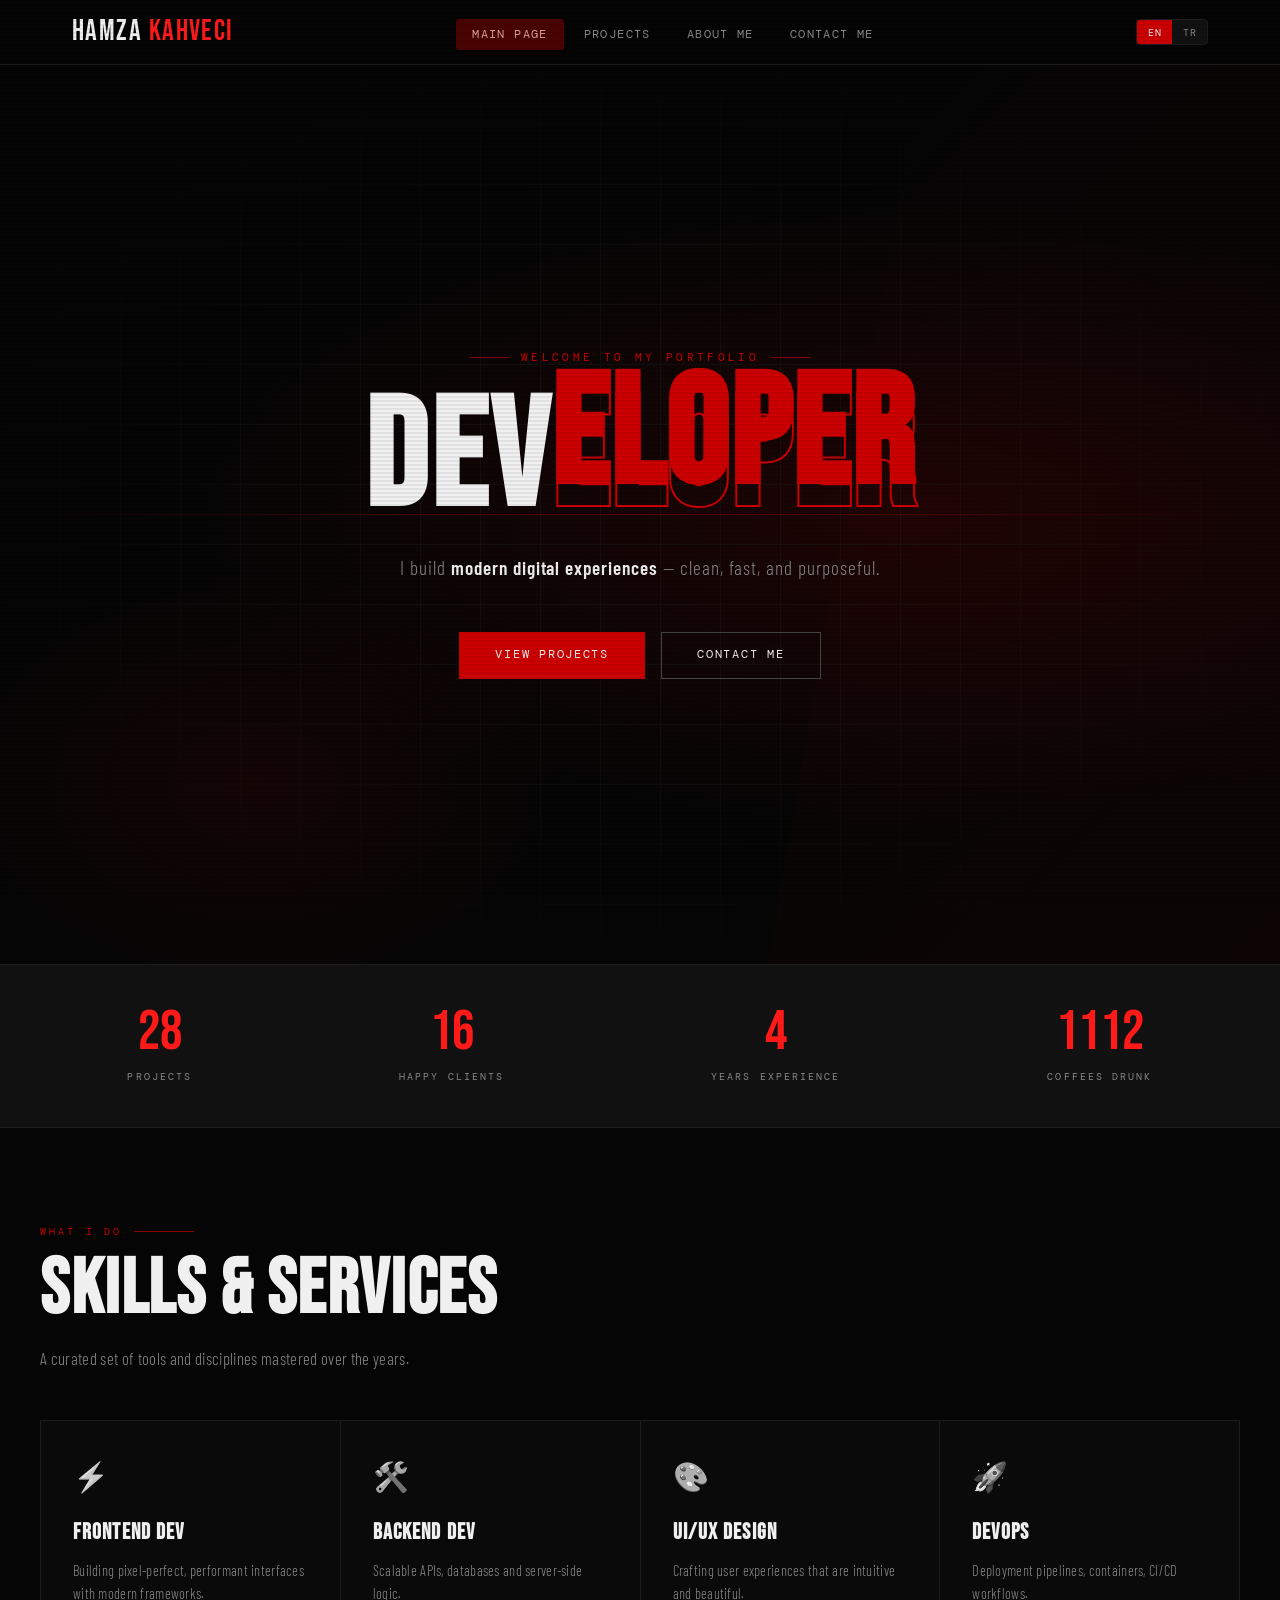
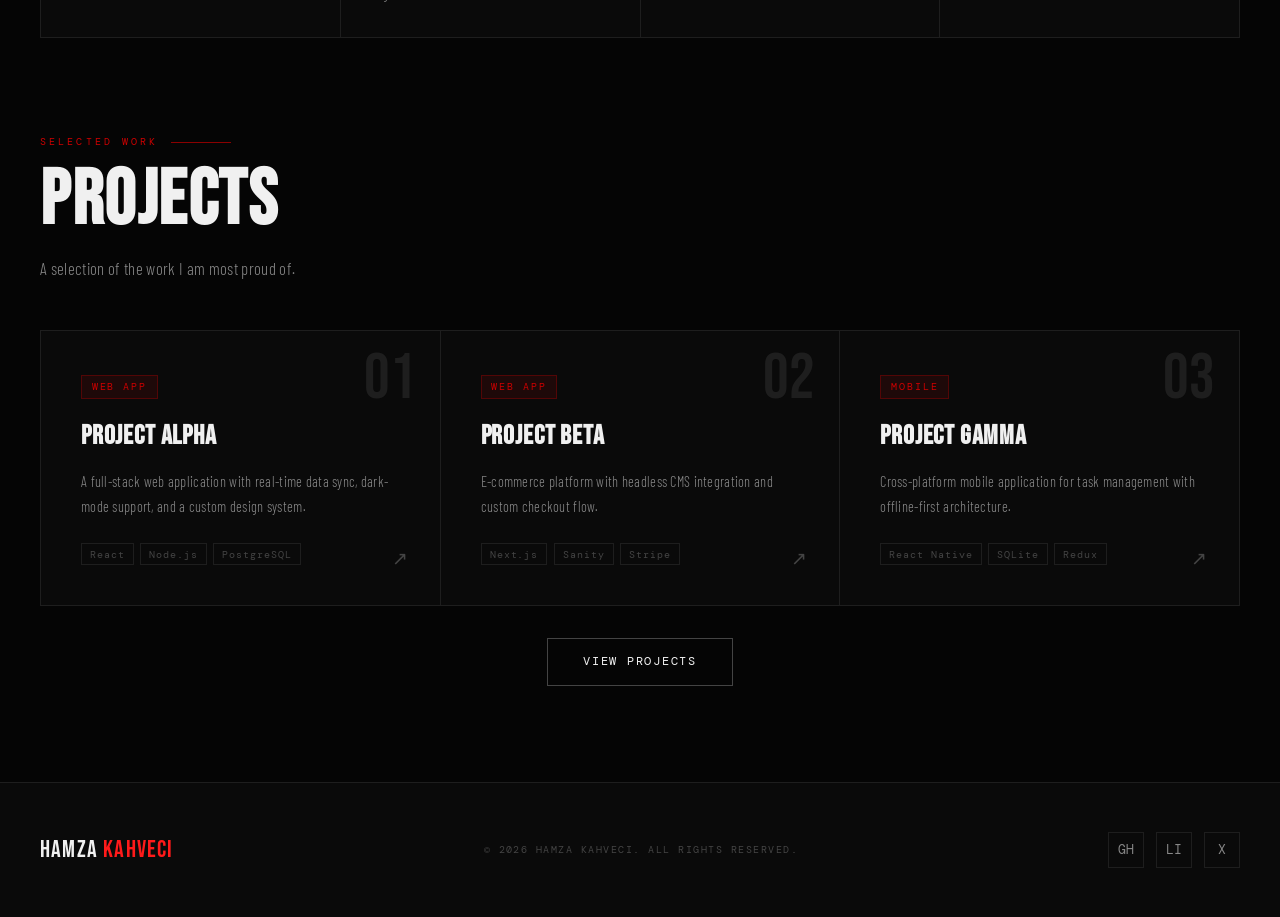
==== commit df9c91e7: "Update index.html" ====
--- a/index.html
+++ b/index.html
@@ -207,13 +207,13 @@
       <span class="footer-logo">Hamza <span>Kahveci</span></span>
       <p class="footer-copy" data-i18n="footer.copy">© 2025 Hamza Kahveci Portfolio. All rights reserved.</p>
       <div class="footer-socials" aria-label="Social links">
-        <a href="#" class="footer-social" aria-label="GitHub">GH</a>
+        <a href="github.com/gb0u" class="footer-social" aria-label="GitHub">GH</a>
         <a href="#" class="footer-social" aria-label="LinkedIn">LI</a>
         <a href="#" class="footer-social" aria-label="Twitter/X">X</a>
       </div>
     </div>
   </footer>
 
-  <script src="..assets/js/jScript.js"></script>
+  <script src="assets/js/jScript.js"></script>
 </body>
 </html>
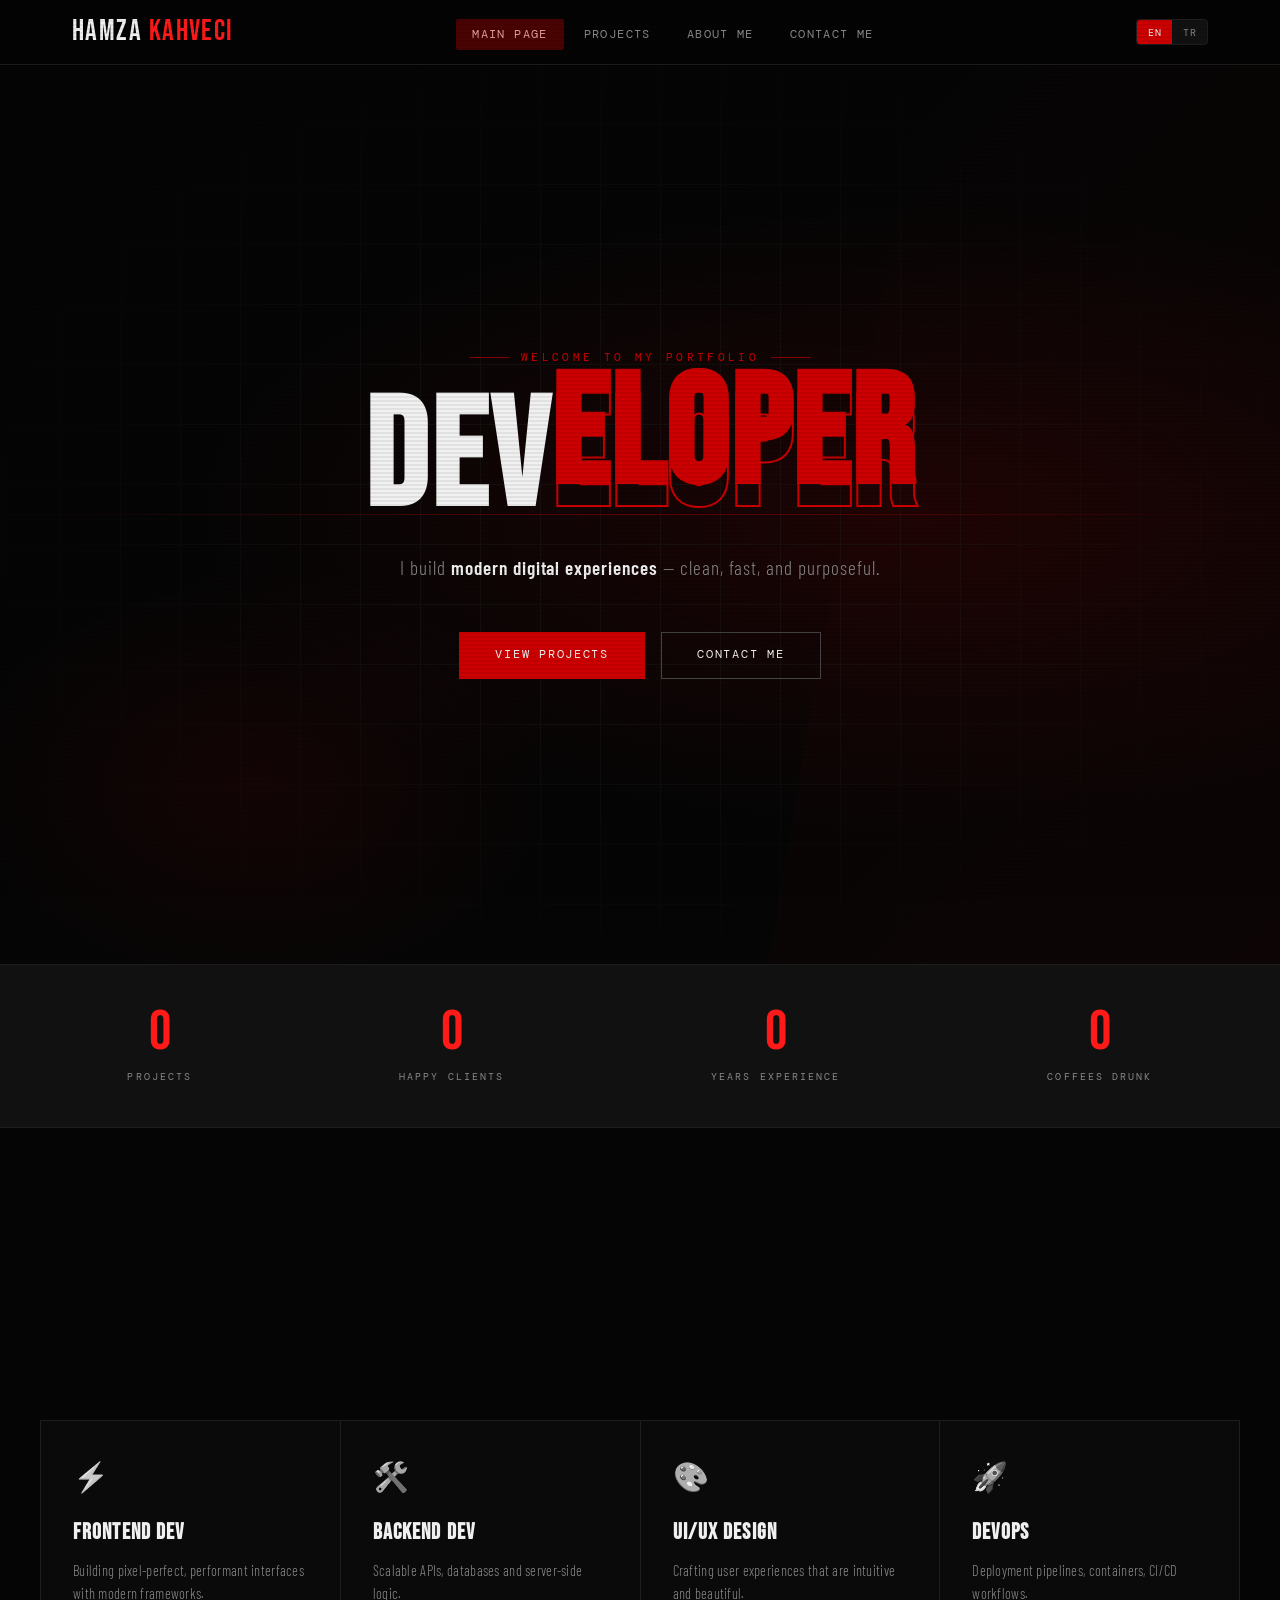
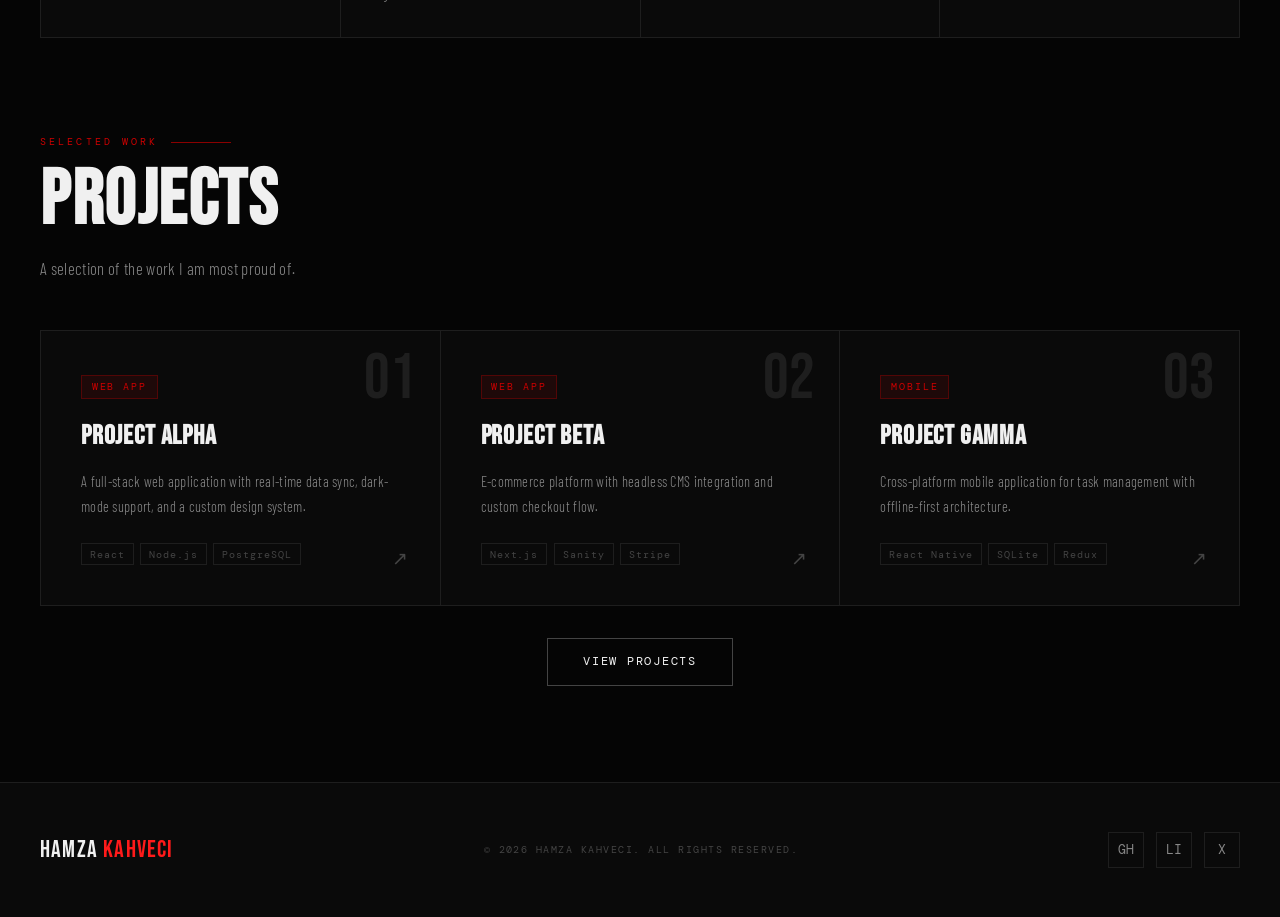
==== commit 5dba3a71: "Update index.html" ====
--- a/index.html
+++ b/index.html
@@ -207,7 +207,7 @@
       <span class="footer-logo">Hamza <span>Kahveci</span></span>
       <p class="footer-copy" data-i18n="footer.copy">© 2025 Hamza Kahveci Portfolio. All rights reserved.</p>
       <div class="footer-socials" aria-label="Social links">
-        <a href="github.com/gb0u" class="footer-social" aria-label="GitHub">GH</a>
+        <a href="https://www.github.com/gb0u" class="footer-social" aria-label="GitHub">GH</a>
         <a href="#" class="footer-social" aria-label="LinkedIn">LI</a>
         <a href="#" class="footer-social" aria-label="Twitter/X">X</a>
       </div>
